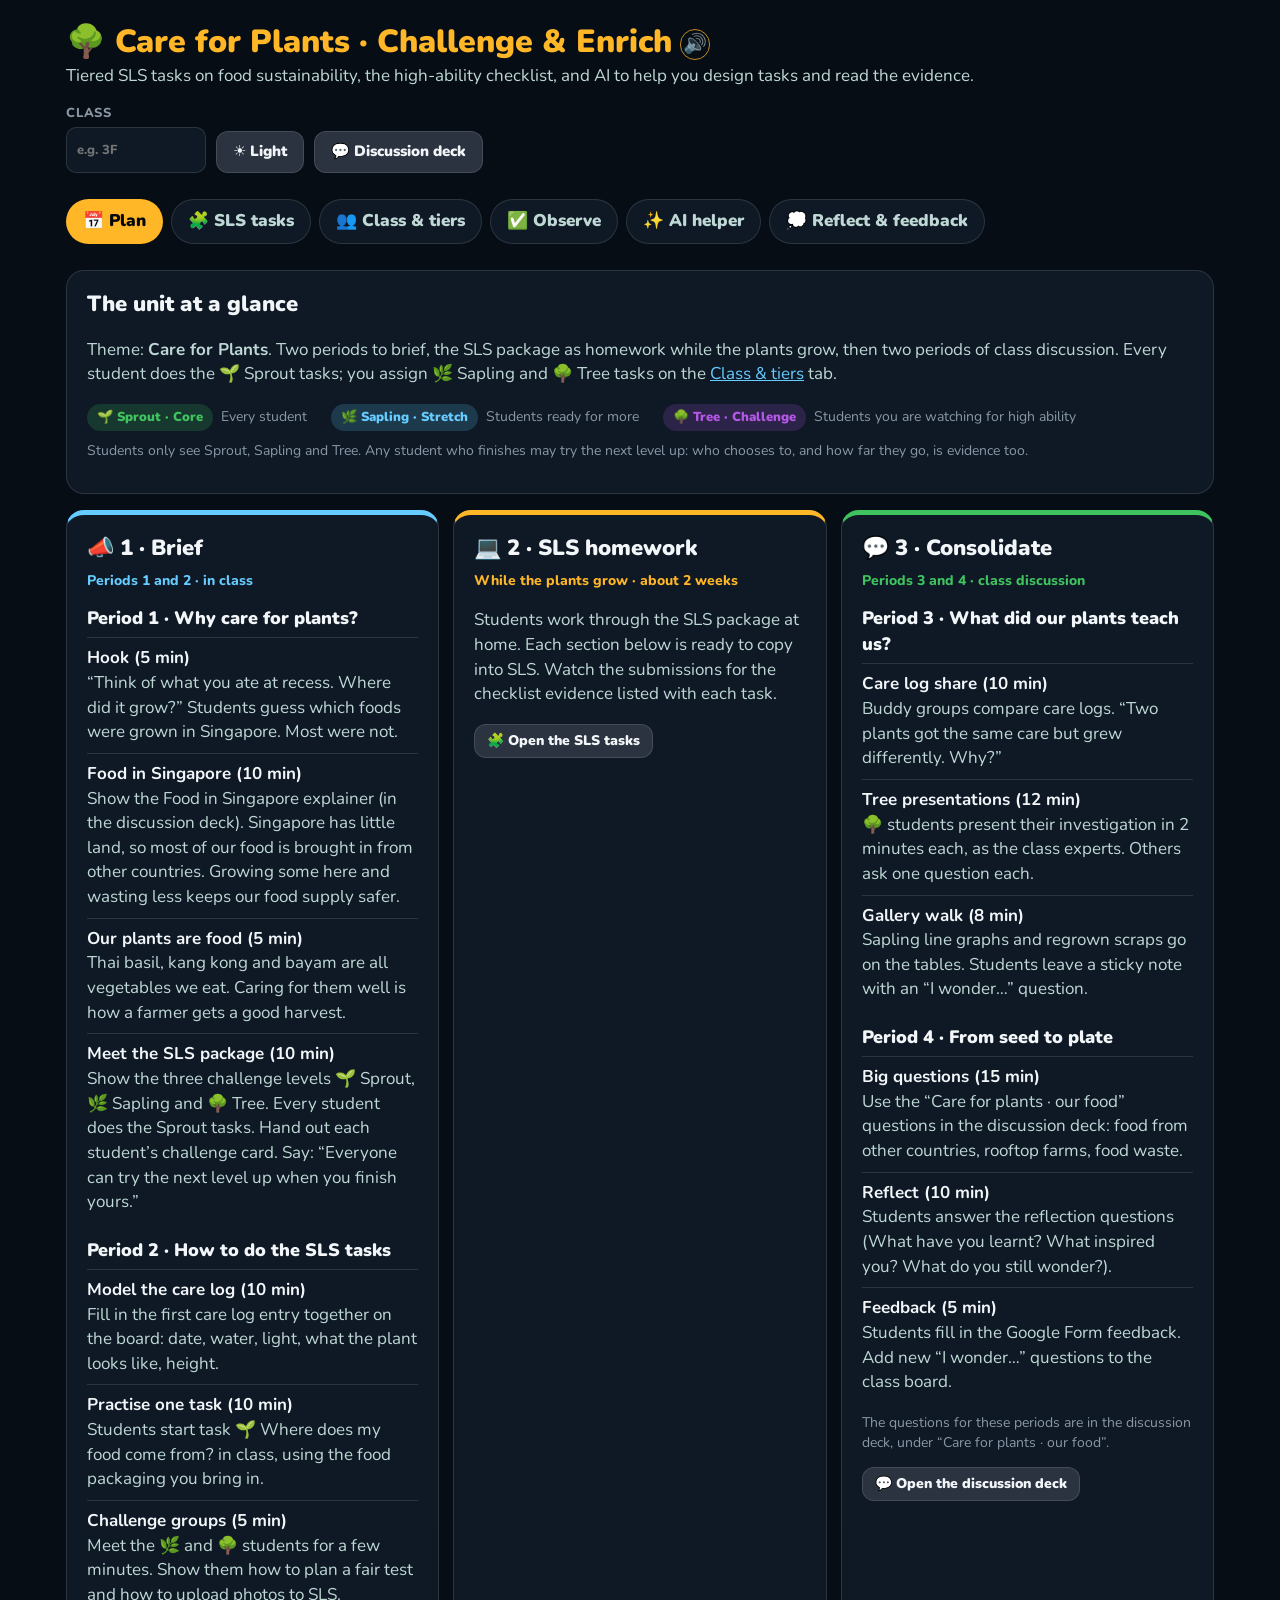
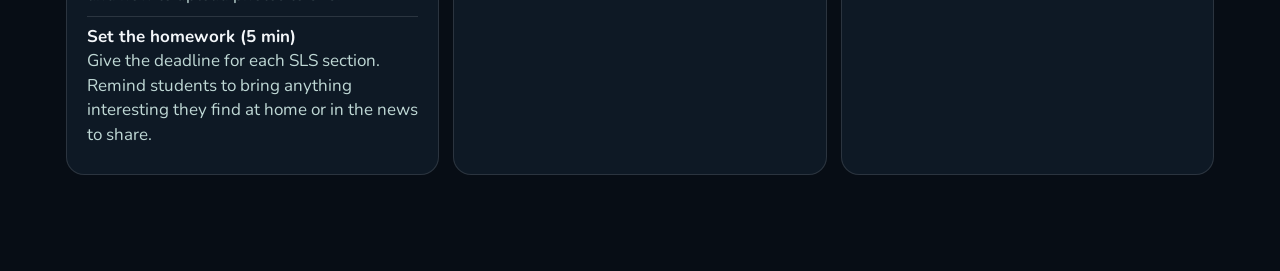
==== challenge.html @ 101e56cf "Care for Plants: Challenge & Enrich teacher page A new teacher page (/challenge) for the theme Care " ====
<!DOCTYPE html>
<html lang="en">
<head>
<meta charset="utf-8">
<meta name="viewport" content="width=device-width, initial-scale=1">
<title>Care for Plants · Challenge &amp; Enrich · Each Child a Seed</title>
<link rel="stylesheet" href="https://fonts.googleapis.com/css2?family=Nunito:wght@400;700;800;900&display=swap">
<script src="./challenge-tasks.js"></script>
<script src="./heart.js"></script>
<style>
  :root{--bg:#070d15;--panel:#0e1925;--line:rgba(255,255,255,.12);--ink:#f3f6f9;--muted:#bfd8d5;--dim:#8a98a6;--btn:#2b3340;--field:#070d15;--yellow:#ffb627;--green:#3fc35f;--blue:#66ccff;--purple:#b557e6;--red:#e8493f}
  html[data-theme="light"]{--bg:#f6f8fa;--panel:#ffffff;--line:rgba(20,33,61,.14);--ink:#14213d;--muted:#4a5568;--dim:#6a7179;--btn:#e3e8ee;--field:#ffffff;--yellow:#b36b00;--green:#1e8a3c;--blue:#0f6fa8;--purple:#7d35b8;--red:#c0392b}
  *{box-sizing:border-box}
  body{margin:0;background:var(--bg);color:var(--ink);font-family:Nunito,system-ui,sans-serif;font-size:17px;line-height:1.45}
  a{color:var(--blue)}
  button{font:inherit;cursor:pointer}
  input,textarea,select{font:inherit;color:var(--ink);background:var(--field);border:1px solid var(--line);border-radius:10px;padding:8px 10px}
  textarea{width:100%;min-height:90px;resize:vertical}
  .wrap{max-width:1180px;margin:0 auto;padding:24px 16px 80px}
  header.top{display:flex;flex-wrap:wrap;gap:16px;align-items:flex-end;justify-content:space-between;margin-bottom:18px}
  header.top h1{margin:0;font-size:32px;font-weight:900;color:var(--yellow);line-height:1.1}
  header.top p{margin:4px 0 0;color:var(--muted)}
  .tools{display:flex;flex-wrap:wrap;gap:10px;align-items:flex-end}
  .tools label{display:flex;flex-direction:column;gap:4px;font-size:13px;font-weight:800;color:var(--dim);text-transform:uppercase;letter-spacing:.06em}
  .tools input{min-height:46px;width:140px;font-weight:800;background:var(--panel)}
  .btn{text-decoration:none;min-height:42px;padding:0 16px;border-radius:12px;border:1px solid var(--line);background:var(--btn);color:var(--ink);font-weight:900;font-size:15px;display:inline-flex;align-items:center;gap:8px}
  .btn:hover{filter:brightness(1.15)}
  .btn.primary{background:var(--green);color:#04070c;border-color:transparent}
  .btn.small{min-height:34px;font-size:14px;padding:0 12px}
  .btn:disabled{opacity:.5;cursor:default}
  nav.tabs{display:flex;flex-wrap:wrap;gap:8px;margin-bottom:18px;position:sticky;top:0;z-index:5;background:var(--bg);padding:8px 0}
  @media (max-width:600px){nav.tabs{position:static}}
  nav.tabs button{border:1px solid var(--line);background:var(--panel);color:var(--muted);font-weight:900;border-radius:999px;padding:9px 16px}
  nav.tabs button.on{background:var(--yellow);color:#04070c;border-color:transparent}
  .panel{background:var(--panel);border:1px solid var(--line);border-radius:18px;padding:18px 20px;margin-bottom:16px}
  .panel h2{margin:0 0 6px;font-size:22px;font-weight:900}
  .panel h3{margin:14px 0 6px;font-size:18px;font-weight:900}
  .muted{color:var(--muted)}.dim{color:var(--dim);font-size:14px}
  .row{display:flex;flex-wrap:wrap;gap:8px;align-items:center}
  .grid3{display:grid;grid-template-columns:repeat(3,minmax(0,1fr));gap:14px}
  @media (max-width:860px){.grid3{grid-template-columns:1fr}}
  .phase{border-top:5px solid var(--ac)}
  .phase .when{font-weight:800;color:var(--ac);font-size:14px}
  .step{padding:8px 0;border-top:1px solid var(--line)}
  .step b{display:block}
  .tier{display:inline-flex;align-items:center;gap:6px;font-size:13px;font-weight:900;padding:4px 10px;border-radius:999px;background:color-mix(in srgb,var(--tc) 18%,transparent);color:var(--tc);white-space:nowrap}
  .chip{display:inline-block;font-size:12.5px;font-weight:900;padding:3px 8px;border-radius:8px;background:color-mix(in srgb,var(--cc) 18%,transparent);color:var(--cc);cursor:help}
  .chip.key::after{content:' ★'}
  .filters{display:flex;flex-wrap:wrap;gap:8px;margin:6px 0 14px}
  .filters button{border:1px solid var(--line);background:var(--panel);color:var(--muted);font-weight:800;border-radius:999px;padding:6px 12px}
  .filters button.on{border-color:var(--ink);color:var(--ink)}
  .task{border:1px solid var(--line);border-left:6px solid var(--tc);border-radius:14px;padding:14px 16px;margin-bottom:12px;background:var(--bg)}
  .task .head{display:flex;flex-wrap:wrap;gap:8px;align-items:center;margin-bottom:6px}
  .task .head h3{margin:0;font-size:18px;flex:1;min-width:200px}
  .task .stu{white-space:pre-wrap;background:var(--panel);border-radius:10px;padding:10px 12px;margin:6px 0}
  .task .ev{font-size:14.5px}
  .task .ev b{color:var(--yellow)}
  .task .tn{font-size:14px;color:var(--dim);margin-top:4px}
  .task .ops{display:flex;flex-wrap:wrap;gap:6px;margin-top:8px}
  .edited{color:var(--yellow);font-size:12px;font-weight:800}
  table{border-collapse:collapse;width:100%}
  th,td{text-align:left;padding:8px;border-bottom:1px solid var(--line);vertical-align:top}
  th{font-size:13px;text-transform:uppercase;letter-spacing:.05em;color:var(--dim)}
  td input,td select{width:100%}
  .obs{display:grid;grid-template-columns:240px minmax(0,1fr);gap:16px}
  @media (max-width:860px){.obs{grid-template-columns:1fr}}
  .who{display:flex;flex-direction:column;gap:6px;max-height:70vh;overflow:auto}
  .who button{text-align:left;border:1px solid var(--line);background:var(--bg);color:var(--ink);border-radius:10px;padding:8px 10px;font-weight:800;display:flex;gap:8px;align-items:center}
  .who button.on{border-color:var(--yellow);box-shadow:0 0 0 2px color-mix(in srgb,var(--yellow) 40%,transparent)}
  .who button .n{margin-left:auto;font-size:12px;color:var(--dim)}
  .trait{border-left:5px solid var(--cc);padding-left:12px;margin:12px 0}
  .trait h3{color:var(--cc);margin:0 0 6px}
  .ck{display:flex;gap:10px;align-items:flex-start;padding:6px 0;cursor:pointer}
  .ck input{width:20px;height:20px;margin-top:2px;accent-color:var(--cc);flex:none}
  .ck .key{color:var(--yellow);font-weight:900}
  .ck .seen{font-size:12.5px;color:var(--dim)}
  .bar{height:8px;border-radius:99px;background:var(--line);overflow:hidden;min-width:60px}
  .bar i{display:block;height:100%;background:var(--cc)}
  .flag{font-weight:900;color:var(--yellow)}
  .out{white-space:pre-wrap;background:var(--bg);border:1px solid var(--line);border-radius:12px;padding:14px;max-height:60vh;overflow:auto;font-size:15px}
  .note{border:1px dashed var(--line);border-radius:12px;padding:10px 12px;font-size:14.5px;color:var(--muted)}
  .toast{position:fixed;left:50%;bottom:24px;transform:translateX(-50%);background:var(--green);color:#04070c;font-weight:900;padding:10px 18px;border-radius:999px;opacity:0;transition:opacity .2s;pointer-events:none;z-index:50}
  .toast.on{opacity:1}
  #print{display:none}
  @media print{
    body{background:#fff;color:#000}
    .wrap,.toast{display:none!important}
    #print{display:block}
    .pcard{border:2px solid #333;border-radius:14px;padding:14px 16px;margin:0 0 14px;break-inside:avoid;font-family:Nunito,Arial,sans-serif}
    .pcard h2{margin:0 0 6px;font-size:20px}
    .pcard .lvl{font-weight:900}
    .pcard pre{white-space:pre-wrap;font:inherit;margin:6px 0 0}
    .pcard li{margin:4px 0}
  }
</style>
</head>
<body>
<div class="wrap">
  <header class="top">
    <div>
      <h1 data-heart>🌳 Care for Plants · Challenge &amp; Enrich</h1>
      <p>Tiered SLS tasks on food sustainability, the high-ability checklist, and AI to help you design tasks and read the evidence.</p>
    </div>
    <div class="tools">
      <label>Class <input id="cls" placeholder="e.g. 3F" maxlength="24"></label>
      <button class="btn" id="btnTheme" title="Switch between light and dark">☀️ Light</button>
      <a class="btn" href="discussion.html" title="Open the discussion deck builder">💬 Discussion deck</a>
    </div>
  </header>

  <nav class="tabs" id="tabs">
    <button data-tab="plan">📅 Plan</button>
    <button data-tab="tasks">🧩 SLS tasks</button>
    <button data-tab="class">👥 Class &amp; tiers</button>
    <button data-tab="observe">✅ Observe</button>
    <button data-tab="ai">✨ AI helper</button>
    <button data-tab="feedback">💭 Reflect &amp; feedback</button>
  </nav>

  <section id="tab-plan"></section>
  <section id="tab-tasks"></section>
  <section id="tab-class"></section>
  <section id="tab-observe"></section>
  <section id="tab-ai"></section>
  <section id="tab-feedback"></section>
</div>
<div id="print"></div>
<div class="toast" id="toast"></div>

<script>
(function () {
  const $ = (s, r) => (r || document).querySelector(s);
  const $$ = (s, r) => Array.from((r || document).querySelectorAll(s));
  const esc = s => String(s == null ? '' : s).replace(/[&<>"]/g, c => ({ '&': '&amp;', '<': '&lt;', '>': '&gt;', '"': '&quot;' }[c]));
  const KEY = 'ecas-challenge-v1';
  // The same Apps Script web app the sim uses. Its URL is not secret; the teacher PIN and the AI key never live in this page.
  const API = 'https://script.google.com/macros/s/AKfycbwzNNlT2rPF-rm5mrD_PMoHacxfR2kPtYGt88eHv5L1qX8q19MRFDfv3BMc7AwTpGNWFw/exec';

  const TIER = Object.fromEntries(CH_TIERS.map(t => [t.id, t]));
  const ITEM = {}; CH_TRAITS.forEach(tr => tr.items.forEach(it => { ITEM[it.id] = { ...it, trait: tr }; }));
  const TASK = Object.fromEntries(CH_TASKS.map(t => [t.id, t]));

  /* Light or dark, shared with the rest of the site. */
  const LIGHT = { '#ffb627': '#b36b00', '#3fc35f': '#1e8a3c', '#66ccff': '#0f6fa8', '#b557e6': '#7d35b8' };
  const isLight = () => document.documentElement.dataset.theme === 'light';
  const accent = c => (isLight() && LIGHT[c]) || c;
  function applyTheme(t) {
    document.documentElement.dataset.theme = t;
    try { localStorage.setItem('ecas-theme', t); } catch (e) {}
    $('#btnTheme').textContent = t === 'light' ? '🌙 Dark' : '☀️ Light';
  }
  try { applyTheme(localStorage.getItem('ecas-theme') === 'light' ? 'light' : 'dark'); } catch (e) { applyTheme('dark'); }
  $('#btnTheme').addEventListener('click', () => { applyTheme(isLight() ? 'dark' : 'light'); renderAll(); });

  /* Everything stays on this device: student names never leave it. */
  let state = { cls: '', tab: 'plan', students: [], obs: {}, notes: {}, edits: {}, formUrl: '', tierFilter: 'all', pasted: '', topic: '', level: 'Primary 3' };
  try { const s = JSON.parse(localStorage.getItem(KEY) || 'null'); if (s) state = { ...state, ...s }; } catch (e) {}
  const save = () => { try { localStorage.setItem(KEY, JSON.stringify(state)); } catch (e) {} };

  const toast = msg => { const t = $('#toast'); t.textContent = msg; t.classList.add('on'); clearTimeout(toast.h); toast.h = setTimeout(() => t.classList.remove('on'), 1800); };
  async function copy(text, msg) {
    try { await navigator.clipboard.writeText(text); toast(msg || '✓ Copied'); }
    catch (e) { const ta = document.createElement('textarea'); ta.value = text; document.body.appendChild(ta); ta.select(); document.execCommand('copy'); ta.remove(); toast(msg || '✓ Copied'); }
  }
  const tierChip = id => { const t = TIER[id]; return `<span class="tier" style="--tc:${accent(t.color)}">${t.emoji} ${t.name} · ${t.label}</span>`; };
  const traitChip = id => { const it = ITEM[id]; return `<span class="chip${it.key ? ' key' : ''}" style="--cc:${accent(it.trait.color)}" title="${esc(it.trait.name)}: ${esc(it.text)}">${it.trait.emoji} ${id}</span>`; };
  const studentText = t => state.edits[t.id] != null ? state.edits[t.id] : t.student;

  /* ---------- tabs ---------- */
  function showTab(id) {
    state.tab = id; save();
    $$('#tabs button').forEach(b => b.classList.toggle('on', b.dataset.tab === id));
    $$('section[id^="tab-"]').forEach(s => { s.hidden = s.id !== 'tab-' + id; });
  }
  $('#tabs').addEventListener('click', e => { const b = e.target.closest('button[data-tab]'); if (b) { showTab(b.dataset.tab); window.scrollTo({ top: 0 }); } });

  /* ---------- Plan ---------- */
  function renderPlan() {
    const col = ['#66ccff', '#ffb627', '#3fc35f'];
    $('#tab-plan').innerHTML = `
      <div class="panel"><h2>The unit at a glance</h2>
        <p class="muted">Theme: <b>Care for Plants</b>. Two periods to brief, the SLS package as homework while the plants grow, then two periods of class discussion. Every student does the 🌱 Sprout tasks; you assign 🌿 Sapling and 🌳 Tree tasks on the <a href="#" data-go="class">Class &amp; tiers</a> tab.</p>
        <div class="row">${CH_TIERS.map(t => `${tierChip(t.id)} <span class="dim">${esc(t.who)}</span>`).join('&nbsp;&nbsp;')}</div>
        <p class="dim" style="margin-top:10px">Students only see Sprout, Sapling and Tree. Any student who finishes may try the next level up: who chooses to, and how far they go, is evidence too.</p>
      </div>
      <div class="grid3">${CH_PHASES.map((ph, k) => `
        <div class="panel phase" style="--ac:${accent(col[k])}">
          <h2>${ph.emoji} ${k + 1} · ${esc(ph.title)}</h2>
          <div class="when">${esc(ph.when)}</div>
          ${ph.note ? `<p class="muted">${esc(ph.note)}</p><button class="btn small" data-go="tasks">🧩 Open the SLS tasks</button>` : ''}
          ${(ph.periods || []).map(p => `<h3>${esc(p.title)}</h3>${p.steps.map(s => `<div class="step"><b>${esc(s[0])}</b><span class="muted">${esc(s[1])}</span></div>`).join('')}`).join('')}
          ${ph.id === 'consolidate' ? '<p class="dim" style="margin-top:10px">The questions for these periods are in the discussion deck, under “Care for plants · our food”.</p><a class="btn small" href="discussion.html">💬 Open the discussion deck</a>' : ''}
        </div>`).join('')}
      </div>`;
  }

  /* ---------- SLS tasks ---------- */
  function renderTasks() {
    const f = state.tierFilter;
    const show = t => f === 'all' || t.tier === f;
    const sections = Object.entries(CH_SECTIONS);
    $('#tab-tasks').innerHTML = `
      <div class="panel"><h2>The SLS package</h2>
        <p class="muted">Each task is ready to copy into an SLS activity. The <b>Evidence</b> line says what to look for in the submissions, and the chips show which checklist behaviours the task can bring out (hover a chip to read it; ★ is a key indicator). Tap ✎ to change the wording for your class.</p>
        <div class="filters" id="tierFilter">
          <button data-f="all" class="${f === 'all' ? 'on' : ''}">All tiers</button>
          ${CH_TIERS.map(t => `<button data-f="${t.id}" class="${f === t.id ? 'on' : ''}">${t.emoji} ${t.name} · ${t.label}</button>`).join('')}
        </div>
        <div class="row">
          <button class="btn small" id="copyAll">📋 Copy ${f === 'all' ? 'all tasks' : 'the ' + TIER[f].name + ' tasks'} for SLS</button>
          <button class="btn small" id="printTasks">🖨 Print ${f === 'all' ? 'all' : TIER[f].name} task cards</button>
        </div>
      </div>
      ${sections.map(([sid, sec]) => {
        const list = CH_TASKS.filter(t => t.section === sid && show(t)); if (!list.length) return '';
        return `<div class="panel"><h2>${sec.emoji} ${esc(sec.title)}${sec.phase === 'consolidate' ? ' <span class="dim">· Periods 3 and 4</span>' : ' <span class="dim">· SLS homework</span>'}</h2>
          ${list.map(t => `
            <div class="task" style="--tc:${accent(TIER[t.tier].color)}" data-id="${t.id}">
              <div class="head"><h3>${t.id} · ${esc(t.title)}</h3>${tierChip(t.tier)}</div>
              <div class="stu" data-stu>${esc(studentText(t))}</div>
              ${state.edits[t.id] != null ? '<div class="edited">✎ Your wording</div>' : ''}
              <div class="ev"><b>Evidence:</b> ${esc(t.evidence)}</div>
              <div class="row" style="margin-top:6px">${t.traits.map(traitChip).join(' ')}</div>
              ${t.teacherNote ? `<div class="tn">📝 ${esc(t.teacherNote)}</div>` : ''}
              <div class="ops">
                <button class="btn small" data-copy="${t.id}">📋 Copy for SLS</button>
                <button class="btn small" data-edit="${t.id}">✎ Edit</button>
                ${state.edits[t.id] != null ? `<button class="btn small" data-reset="${t.id}">↺ Original</button>` : ''}
              </div>
            </div>`).join('')}
        </div>`;
      }).join('')}`;
  }
  const taskText = t => `${t.title}\n\n${studentText(t)}`;
  $('#tab-tasks').addEventListener('click', e => {
    const b = e.target.closest('button'); if (!b) return;
    if (b.dataset.f) { state.tierFilter = b.dataset.f; save(); renderTasks(); return; }
    if (b.dataset.copy) { copy(taskText(TASK[b.dataset.copy]), '✓ Copied. Paste it into SLS'); return; }
    if (b.dataset.reset) { delete state.edits[b.dataset.reset]; save(); renderTasks(); return; }
    if (b.dataset.edit) {
      const card = b.closest('.task'), t = TASK[b.dataset.edit], box = $('[data-stu]', card);
      if (box.tagName === 'TEXTAREA') { state.edits[t.id] = box.value; if (box.value === t.student) delete state.edits[t.id]; save(); renderTasks(); return; }
      const ta = document.createElement('textarea'); ta.value = studentText(t); ta.dataset.stu = ''; ta.style.minHeight = '160px';
      box.replaceWith(ta); ta.focus(); b.textContent = '✓ Done'; return;
    }
    if (b.id === 'copyAll') { const f = state.tierFilter; copy(CH_TASKS.filter(t => f === 'all' || t.tier === f).map(t => `${TIER[t.tier].emoji} ${taskText(t)}`).join('\n\n———\n\n'), '✓ All copied'); return; }
    if (b.id === 'printTasks') {
      const f = state.tierFilter;
      printHTML(CH_TASKS.filter(t => f === 'all' || t.tier === f).map(t => `<div class="pcard"><div class="lvl">${TIER[t.tier].emoji} ${TIER[t.tier].name}</div><h2>${esc(t.title)}</h2><pre>${esc(studentText(t))}</pre></div>`).join(''));
    }
  });
  function printHTML(html) { $('#print').innerHTML = html; setTimeout(() => window.print(), 50); }

  /* ---------- Class & tiers ---------- */
  const code = n => 'S' + String(n).padStart(2, '0');
  function renderClass() {
    const n = state.students.length, counts = CH_TIERS.map(t => `${t.emoji} ${state.students.filter(s => s.tier === t.id).length}`).join(' · ');
    $('#tab-class').innerHTML = `
      <div class="panel"><h2>Your class</h2>
        <p class="muted">Each student gets a code (S01, S02…). Names are optional and <b>stay on this device</b>: the AI helper only ever sees the codes.</p>
        <div class="row">
          <label class="dim">Paste names, one per line, or leave empty and just set a number:</label>
        </div>
        <textarea id="names" placeholder="Tan Wei Ming&#10;Nur Aisyah&#10;…" style="min-height:70px"></textarea>
        <div class="row" style="margin-top:8px">
          <button class="btn small" id="addNames">➕ Add these names</button>
          <input id="howMany" type="number" min="1" max="45" placeholder="e.g. 32" style="width:100px">
          <button class="btn small" id="addCount">➕ Add students by number</button>
          ${n ? '<button class="btn small" id="clearAll">🗑 Clear the class</button>' : ''}
        </div>
      </div>
      ${n ? `<div class="panel"><h2>Tiers <span class="dim">${n} students · ${counts}</span></h2>
        <p class="dim">Everyone does Sprout tasks. Sapling and Tree students also do their own level. You can change a tier at any time.</p>
        <div class="row" style="margin:8px 0"><button class="btn small" id="printCards">🖨 Print each student’s challenge card</button></div>
        <div style="overflow:auto"><table><thead><tr><th>Code</th><th>Name (this device only)</th><th>Tier</th><th></th></tr></thead><tbody>
        ${state.students.map((s, i) => `<tr><td><b>${s.code}</b></td><td><input data-name="${i}" value="${esc(s.name)}" placeholder="optional"></td>
          <td><select data-tier="${i}">${CH_TIERS.map(t => `<option value="${t.id}"${s.tier === t.id ? ' selected' : ''}>${t.emoji} ${t.name} · ${t.label}</option>`).join('')}</select></td>
          <td><button class="btn small" data-obs="${i}">✅ Observe</button></td></tr>`).join('')}
        </tbody></table></div></div>` : ''}`;
  }
  function addStudents(names) {
    let next = state.students.reduce((m, s) => Math.max(m, Number(s.code.slice(1))), 0);
    names.forEach(nm => state.students.push({ code: code(++next), name: nm, tier: 'core' }));
    save(); renderClass(); renderObserve();
  }
  $('#tab-class').addEventListener('click', e => {
    const b = e.target.closest('button'); if (!b) return;
    if (b.id === 'addNames') { const names = $('#names').value.split('\n').map(s => s.trim()).filter(Boolean); if (names.length) addStudents(names); }
    else if (b.id === 'addCount') { const k = Math.min(45, Number($('#howMany').value) || 0); if (k) addStudents(Array(k).fill('')); }
    else if (b.id === 'clearAll') { if (confirm('Remove every student, tier and observation from this device?')) { state.students = []; state.obs = {}; state.notes = {}; save(); renderClass(); renderObserve(); } }
    else if (b.dataset.obs) { observing = state.students[b.dataset.obs].code; showTab('observe'); renderObserve(); }
    else if (b.id === 'printCards') {
      printHTML(state.students.map(s => {
        const mine = CH_TASKS.filter(t => t.section !== 'D' && (t.tier === 'core' || t.tier === s.tier));
        return `<div class="pcard"><div class="lvl">${TIER[s.tier].emoji} My challenge level: ${TIER[s.tier].name}</div><h2>${esc(s.name || s.code)}${state.cls ? ' · ' + esc(state.cls) : ''}</h2>
          <p>Care for Plants · SLS tasks. Tick each one when you finish. Finished early? Try a task from the next level up!</p>
          <ul>${mine.map(t => `<li>☐ ${TIER[t.tier].emoji} ${esc(t.title)}</li>`).join('')}</ul></div>`;
      }).join(''));
    }
  });
  $('#tab-class').addEventListener('change', e => {
    const t = e.target;
    if (t.dataset.tier) { state.students[t.dataset.tier].tier = t.value; save(); renderClass(); }
    if (t.dataset.name) { state.students[t.dataset.name].name = t.value.trim(); save(); }
  });

  /* ---------- Observe ---------- */
  let observing = null;
  const ticks = c => Object.keys(state.obs[c] || {}).filter(k => state.obs[c][k]).sort();
  // Where a behaviour can show up: the tasks this student's tier includes that list it.
  const seenIn = (s, id) => CH_TASKS.filter(t => t.traits.includes(id) && (t.tier === 'core' || t.tier === s.tier || (t.tier === 'stretch' && s.tier === 'challenge'))).map(t => t.id);
  function traitScore(c, tr) { const on = ticks(c).filter(id => ITEM[id] && ITEM[id].trait.id === tr.id); return { n: on.length, key: on.filter(id => ITEM[id].key).length, of: tr.items.length }; }
  // A simple prompt to look closer, not a label: a key indicator plus at least one more in the same trait, or six behaviours overall.
  const lookCloser = c => CH_TRAITS.some(tr => { const s = traitScore(c, tr); return s.key && s.n >= 2; }) || ticks(c).length >= 6;
  function renderObserve() {
    const host = $('#tab-observe');
    if (!state.students.length) { host.innerHTML = '<div class="panel"><h2>Observe</h2><p class="muted">Add your class on the <a href="#" data-go="class">Class &amp; tiers</a> tab first.</p></div>'; return; }
    if (!observing || !state.students.find(s => s.code === observing)) observing = state.students[0].code;
    const s = state.students.find(x => x.code === observing), o = state.obs[s.code] || {};
    host.innerHTML = `
      <div class="panel"><h2>Observe</h2><p class="muted">Tick a behaviour when you see it in class, in SLS work or in the feedback form. Write what you saw in the notes: the AI helper reads them. Avoid names in notes; known names are swapped for codes before anything is sent.</p></div>
      <div class="obs">
        <div class="panel who" id="who">${state.students.map(x => `<button data-who="${x.code}" class="${x.code === s.code ? 'on' : ''}">${TIER[x.tier].emoji} ${x.code}${x.name ? ' · ' + esc(x.name) : ''}<span class="n">${ticks(x.code).length}${lookCloser(x.code) ? ' 👀' : ''}</span></button>`).join('')}</div>
        <div class="panel">
          <div class="row"><h2 style="margin:0;flex:1">${s.code}${s.name ? ' · ' + esc(s.name) : ''}</h2>${tierChip(s.tier)}</div>
          ${CH_TRAITS.map(tr => `<div class="trait" style="--cc:${accent(tr.color)}"><h3>${tr.emoji} ${esc(tr.name)}</h3>
            ${tr.items.map(it => `<label class="ck"><input type="checkbox" data-ck="${it.id}"${o[it.id] ? ' checked' : ''}><span>${it.key ? '<span class="key">★ </span>' : ''}${esc(it.text)}<br><span class="seen">Look in: ${seenIn(s, it.id).join(', ') || 'class discussion'}</span></span></label>`).join('')}
          </div>`).join('')}
          <h3>Notes</h3>
          <textarea id="obsNote" placeholder="e.g. Asked why the scrap grew roots from the bottom only, then tested a second scrap upside down.">${esc(state.notes[s.code] || '')}</textarea>
        </div>
      </div>
      <div class="panel"><h2>Class summary</h2>
        <p class="dim">Counts of behaviours ticked in each trait (★ key indicators). 👀 means it may be worth a closer look: a key indicator plus another behaviour in the same trait, or six or more overall. You decide.</p>
        <div style="overflow:auto"><table><thead><tr><th>Student</th><th>Tier</th>${CH_TRAITS.map(tr => `<th>${tr.emoji} ${esc(tr.name)}</th>`).join('')}<th>Total</th></tr></thead><tbody>
        ${state.students.map(x => `<tr><td><b>${x.code}</b>${x.name ? ' ' + esc(x.name) : ''}</td><td>${TIER[x.tier].emoji}</td>
          ${CH_TRAITS.map(tr => { const sc = traitScore(x.code, tr); return `<td style="--cc:${accent(tr.color)}"><div class="bar"><i style="width:${100 * sc.n / sc.of}%"></i></div><span class="dim">${sc.n}/${sc.of}${sc.key ? ' · ★' + sc.key : ''}</span></td>`; }).join('')}
          <td>${ticks(x.code).length}${lookCloser(x.code) ? ' <span class="flag">👀</span>' : ''}</td></tr>`).join('')}
        </tbody></table></div>
        <div class="row" style="margin-top:10px"><button class="btn small" id="csv">⬇ Download as a spreadsheet (CSV)</button></div>
      </div>`;
  }
  $('#tab-observe').addEventListener('click', e => {
    const b = e.target.closest('button'); if (!b) return;
    if (b.dataset.who) { observing = b.dataset.who; renderObserve(); }
    if (b.id === 'csv') {
      const head = ['code', 'name', 'tier', ...CH_TRAITS.flatMap(tr => tr.items.map(it => it.id)), 'notes'];
      const q = v => '"' + String(v == null ? '' : v).replace(/"/g, '""') + '"';
      const rows = state.students.map(x => [x.code, x.name, TIER[x.tier].label, ...CH_TRAITS.flatMap(tr => tr.items.map(it => (state.obs[x.code] || {})[it.id] ? 1 : 0)), state.notes[x.code] || ''].map(q).join(','));
      const a = document.createElement('a'); a.href = URL.createObjectURL(new Blob(['﻿' + [head.map(q).join(','), ...rows].join('\n')], { type: 'text/csv' }));
      a.download = `Care for Plants checklist${state.cls ? ' ' + state.cls : ''}.csv`; a.click();
    }
  });
  $('#tab-observe').addEventListener('change', e => {
    const c = e.target.dataset.ck; if (!c) return;
    (state.obs[observing] = state.obs[observing] || {})[c] = e.target.checked; save();
    const y = window.scrollY; renderObserve(); window.scrollTo({ top: y });
  });
  $('#tab-observe').addEventListener('input', e => { if (e.target.id === 'obsNote') { state.notes[observing] = e.target.value; save(); } });

  /* ---------- AI helper ---------- */
  // Swap every known name (and each part of it) for the student's code, so nothing sent out names a child.
  function scrub(text) {
    let t = String(text || '');
    state.students.filter(s => s.name).sort((a, b) => b.name.length - a.name.length).forEach(s => {
      const parts = [s.name, ...s.name.split(/\s+/).filter(p => p.length >= 3)];
      parts.forEach(p => { t = t.replace(new RegExp('\\b' + p.replace(/[.*+?^${}()|[\]\\]/g, '\\$&') + '\\b', 'gi'), s.code); });
      t = t.replace(new RegExp('\\b' + s.code + '(\\s+' + s.code + '\\b)+', 'g'), s.code);   // "Wei Ming" became "S01 S01"
    });
    return t;
  }
  const checklistText = () => CH_TRAITS.map(tr => `${tr.name} (${tr.id}):\n` + tr.items.map(it => `  ${it.id}${it.key ? '*' : ''} ${it.text}`).join('\n')).join('\n') + '\n(* = key indicator)';
  function analysisPrompt() {
    const obs = state.students.map(s => {
      const on = ticks(s.code), note = scrub(state.notes[s.code] || '').trim();
      return `${s.code} · tier ${TIER[s.tier].name} (${TIER[s.tier].label}) · ticked: ${on.join(', ') || 'none yet'}${note ? ` · notes: "${note.replace(/\s+/g, ' ')}"` : ''}`;
    }).join('\n');
    return `I am a ${state.level || 'Primary 3'} Science teacher in Singapore. My class${state.cls ? ' (' + state.cls + ')' : ''} is doing "Care for Plants": students grow Thai basil, kang kong or bayam, and do an SLS package with food sustainability enrichment. I assigned tiers: Sprout (core, everyone), Sapling (stretch) and Tree (challenge).

I am gathering evidence for high-ability student identification with this checklist:
${checklistText()}

The tasks, their tiers and the behaviours each can bring out:
${CH_TASKS.map(t => `- ${t.id} ${t.title} [${TIER[t.tier].name}]: ${t.traits.join(', ')}. Evidence to look for: ${t.evidence}`).join('\n')}

My observations so far (students are codes only):
${obs || '(no students added yet)'}
${state.pasted.trim() ? `\nStudent work and form answers (names removed):\n"""\n${scrub(state.pasted).trim()}\n"""\n` : ''}
Please:
1. For each student with evidence, list the checklist behaviours the evidence supports. Quote the evidence and rate it strong, some or not yet.
2. Name students in Sprout or Sapling who show signs they need a harder tier, and Tree students who may need more support.
3. Name the behaviours I have little evidence for across the class, and suggest one question or activity for the two consolidation periods to bring out each one.
4. End with a table: student, Curiosity, Motivation & persistence, Scientific reasoning, suggested next step.
Do not label any child as gifted. This supports my professional judgement.`;
  }
  function designPrompt() {
    const topic = state.topic.trim() || '[your topic]';
    return `I am a ${state.level || 'Primary 3'} Science teacher in Singapore. Design differentiated tasks on "${topic}" for an SLS package that students do as homework, followed by two periods of class discussion.

I want the tasks to give students chances to show the behaviours in this high-ability checklist:
${checklistText()}

Please give:
1. Three tiers on the same topic: Core (every student, 3 or 4 tasks), Stretch (2 or 3 tasks) and Challenge (3 or 4 open-ended tasks for students I am watching for high ability).
2. For every task: a title, the instructions in simple English a ${state.level || 'Primary 3'} student can read, which checklist behaviours it can reveal (by code), and exactly what a student would say or do that counts as evidence.
3. Five discussion questions for the consolidation periods that stretch thinking, with what to listen for.
4. Reflection questions: What have you learnt? What inspired you? What do you still wonder?
Keep activities safe to do at home, low cost, and aligned to the Singapore primary science syllabus.`;
  }
  function renderAI() {
    $('#tab-ai').innerHTML = `
      <div class="panel"><h2>✨ Read the evidence with AI</h2>
        <p class="muted">The prompt includes the checklist, every task and your ticks and notes (codes only). Add student work if you like: paste SLS answers or Google Form responses below. Known names are replaced with codes automatically; check for any others before sending.</p>
        <textarea id="pasted" placeholder="Optional: paste SLS answers or form responses here">${esc(state.pasted)}</textarea>
        <div class="row" style="margin-top:8px">
          <button class="btn small" id="copyAnalysis">📋 Copy prompt for your school’s AI tool</button>
          <button class="btn small primary" id="askAnalysis">✨ Ask AI here</button>
          <button class="btn small" id="viewAnalysis">👁 See the prompt</button>
        </div>
        <div id="outAnalysis"></div>
      </div>
      <div class="panel"><h2>🧩 Design tasks for another topic</h2>
        <p class="muted">Reuse the way these tasks were made, for any topic.</p>
        <div class="row"><input id="topic" placeholder="e.g. Magnets, Life cycles of animals" value="${esc(state.topic)}" style="flex:1;min-width:220px">
          <select id="level">${['Primary 3', 'Primary 4', 'Primary 5', 'Primary 6'].map(l => `<option${state.level === l ? ' selected' : ''}>${l}</option>`).join('')}</select></div>
        <div class="row" style="margin-top:8px">
          <button class="btn small" id="copyDesign">📋 Copy prompt</button>
          <button class="btn small primary" id="askDesign">✨ Ask AI here</button>
        </div>
        <div id="outDesign"></div>
      </div>
      <div class="panel"><h2>🛠 How AI helped design these tasks</h2>
        ${CH_AI_DESIGN.map(d => `<div class="step"><b>${esc(d.step)}</b><span class="muted">${esc(d.text)}</span></div>`).join('')}
      </div>
      <div class="panel note">
        <b>About “Ask AI here”.</b> It sends the prompt, with codes and no names, to your own ECAS Apps Script, which passes it to Claude. It needs your teacher PIN, and works only after a Claude API key is added to the script (backend/SETUP.md in the GitHub repo, “AI helper”). Check with your school before sending student work to any AI service. Prefer your school’s approved tool? Use 📋 Copy prompt.
      </div>`;
  }
  async function askAI(prompt, out) {
    let pin = ''; try { pin = sessionStorage.getItem('ecas-teacher-pin') || ''; } catch (e) {}
    if (!pin) { pin = prompt_('Teacher PIN (the one in your ECAS script settings):'); if (!pin) return; }
    out.innerHTML = '<p class="muted">✨ Thinking… this can take up to a minute.</p>';
    try {
      const r = await fetch(API, { method: 'POST', body: JSON.stringify({ action: 'ai', teacherPin: pin, prompt }) }).then(x => x.json());
      if (!r.ok) { out.innerHTML = `<p class="note">⚠️ ${esc(r.error || 'Something went wrong.')}</p>`; if (/PIN/.test(r.error || '')) try { sessionStorage.removeItem('ecas-teacher-pin'); } catch (e) {} return; }
      try { sessionStorage.setItem('ecas-teacher-pin', pin); } catch (e) {}
      out.innerHTML = `<h3>AI answer</h3><div class="out">${esc(r.text)}</div>${r.truncated ? '<p class="dim">The answer was cut short. Ask again with fewer students or less pasted work.</p>' : ''}<div class="row" style="margin-top:8px"><button class="btn small" data-copyout>📋 Copy the answer</button></div>`;
      $('[data-copyout]', out).onclick = () => copy(r.text);
    } catch (e) { out.innerHTML = '<p class="note">⚠️ Could not reach the ECAS script. Check your internet connection, or use 📋 Copy prompt instead.</p>'; }
  }
  const prompt_ = msg => window.prompt(msg);
  $('#tab-ai').addEventListener('click', e => {
    const b = e.target.closest('button'); if (!b) return;
    if (b.id === 'copyAnalysis') copy(analysisPrompt(), '✓ Prompt copied. Paste it into your AI tool');
    if (b.id === 'viewAnalysis') $('#outAnalysis').innerHTML = `<h3>The prompt</h3><div class="out">${esc(analysisPrompt())}</div>`;
    if (b.id === 'askAnalysis') askAI(analysisPrompt(), $('#outAnalysis'));
    if (b.id === 'copyDesign') copy(designPrompt(), '✓ Prompt copied');
    if (b.id === 'askDesign') askAI(designPrompt(), $('#outDesign'));
  });
  $('#tab-ai').addEventListener('input', e => {
    if (e.target.id === 'pasted') state.pasted = e.target.value;
    if (e.target.id === 'topic') state.topic = e.target.value;
    save();
  });
  $('#tab-ai').addEventListener('change', e => { if (e.target.id === 'level') { state.level = e.target.value; save(); } });

  /* ---------- Reflect & feedback ---------- */
  function renderFeedback() {
    const refl = TASK.C1;
    $('#tab-feedback').innerHTML = `
      <div class="panel"><h2>💭 Reflection</h2>
        <p class="muted">The last SLS section, for every student. It links to the lesson plan reflection R1–R5. Tree students also do <b>C2 Teach it back</b>.</p>
        <div class="task" style="--tc:${accent(TIER.core.color)}"><div class="stu">${esc(studentText(refl))}</div>
          <div class="row" style="margin-top:6px">${refl.traits.map(traitChip).join(' ')}</div>
          <div class="ops"><button class="btn small" data-copy="C1">📋 Copy for SLS</button></div></div>
      </div>
      <div class="panel"><h2>📝 Student feedback form (Google Forms)</h2>
        <ol class="muted">
          <li>Open your ECAS script at script.google.com and paste in the latest <a href="https://github.com/shirtpapasg/Each-Child-A-Seed/blob/main/backend/Code.gs" target="_blank" rel="noopener">Code.gs</a> from the GitHub repo (then Deploy → Manage deployments → ✏️ → New version, so the URL stays the same).</li>
          <li>Choose <b>makeFeedbackForm</b> in the function menu and click ▶ Run. The form is made in your ECAS folder, and its answers go to your ECAS Data sheet.</li>
          <li>Copy the student link from the execution log and paste it here. Then share it in SLS.</li>
        </ol>
        <div class="row"><input id="formUrl" placeholder="https://docs.google.com/forms/…" value="${esc(state.formUrl)}" style="flex:1;min-width:240px">
          ${state.formUrl ? '<button class="btn small" id="copyForm">📋 Copy link for SLS</button><a class="btn small" target="_blank" rel="noopener" id="openForm">↗ Open</a>' : ''}</div>
        <h3>The questions, and the checklist evidence each answer can show</h3>
        <table><tbody>${CH_FORM.map((f, i) => `<tr><td>${i + 1}</td><td>${esc(f.q)}${f.opts ? `<div class="dim">${f.opts.map(esc).join(' · ')}</div>` : ''}</td><td>${f.evidence.map(traitChip).join(' ')}</td></tr>`).join('')}</tbody></table>
        <p class="dim">To read the answers with AI: download the responses from the sheet, take out the names, paste them in the <a href="#" data-go="ai">AI helper</a> and ask.</p>
      </div>`;
    const of = $('#openForm'); if (of) of.href = state.formUrl;
  }
  $('#tab-feedback').addEventListener('click', e => {
    const b = e.target.closest('button'); if (!b) return;
    if (b.dataset.copy) copy(taskText(TASK[b.dataset.copy]), '✓ Copied. Paste it into SLS');
    if (b.id === 'copyForm') copy(state.formUrl, '✓ Form link copied');
  });
  $('#tab-feedback').addEventListener('change', e => { if (e.target.id === 'formUrl') { const v = e.target.value.trim(); state.formUrl = /^https:\/\//.test(v) ? v : ''; save(); renderFeedback(); } });

  document.addEventListener('click', e => { const a = e.target.closest('[data-go]'); if (a) { e.preventDefault(); showTab(a.dataset.go); window.scrollTo({ top: 0 }); } });
  $('#cls').value = state.cls;
  $('#cls').addEventListener('input', e => { state.cls = e.target.value; save(); });

  function renderAll() { renderPlan(); renderTasks(); renderClass(); renderObserve(); renderAI(); renderFeedback(); }
  renderAll();
  showTab(state.tab || 'plan');
})();
</script>
</body>
</html>
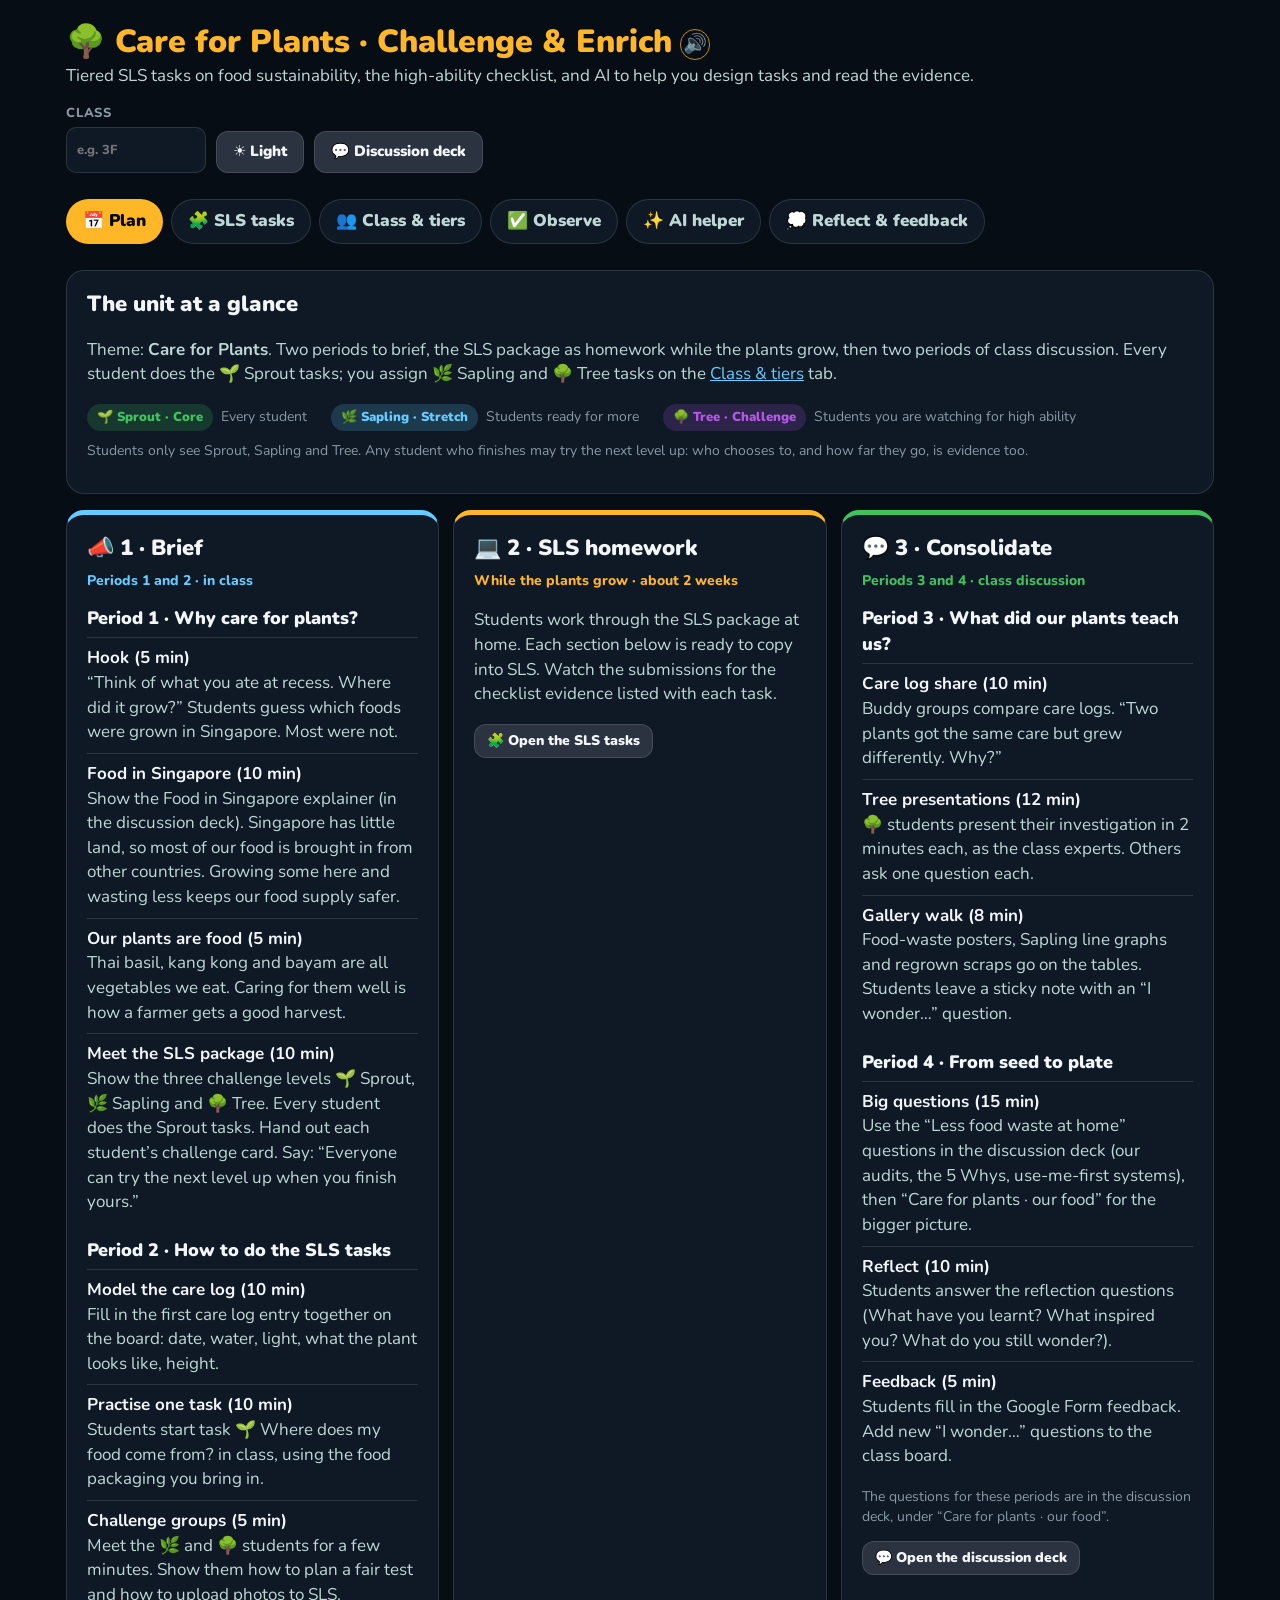
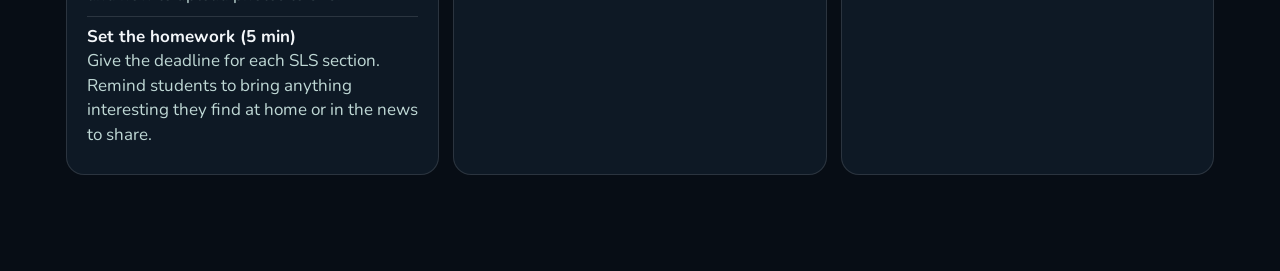
==== commit ca8e7179: "Less food waste at home: audit, 5 Whys, use-me-first system and poster - Discussion deck: a new part" ====
--- a/challenge.html
+++ b/challenge.html
@@ -222,6 +222,7 @@
               <div class="ev"><b>Evidence:</b> ${esc(t.evidence)}</div>
               <div class="row" style="margin-top:6px">${t.traits.map(traitChip).join(' ')}</div>
               ${t.teacherNote ? `<div class="tn">📝 ${esc(t.teacherNote)}</div>` : ''}
+              ${t.example ? `<div class="ops"><a class="btn small primary" href="${esc(t.example)}" target="_blank" rel="noopener">🖼 See the example poster</a></div>` : ''}
               <div class="ops">
                 <button class="btn small" data-copy="${t.id}">📋 Copy for SLS</button>
                 <button class="btn small" data-edit="${t.id}">✎ Edit</button>
